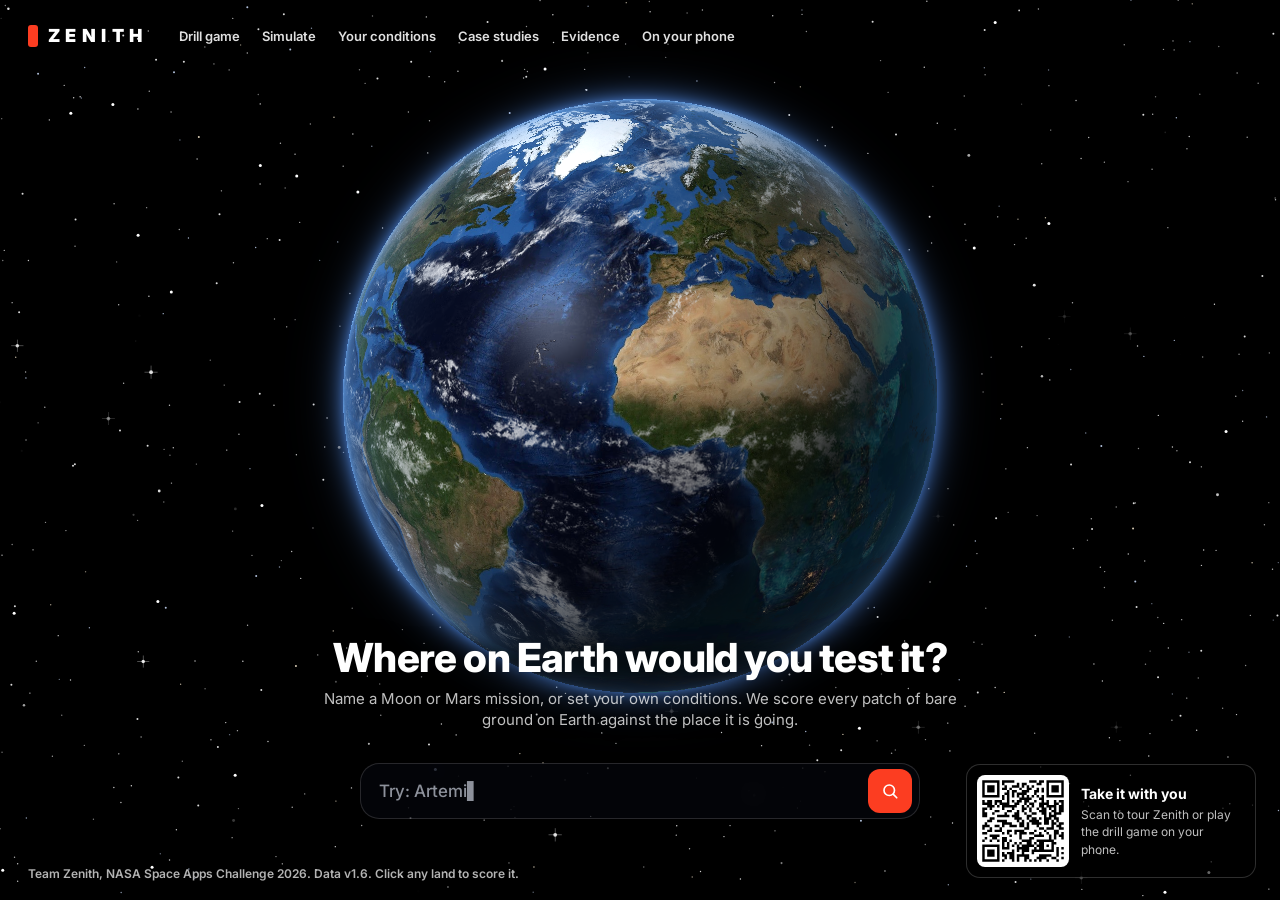
==== zenith-app/index.html @ bbe91fd3 "Zenith, NASA Space Apps 2026: public snapshot at submission Snapshot of savanakshitij/zenith-analog-" ====
<!doctype html>
<html lang="en" data-look="night" data-font="inter">
<head>
  <meta charset="utf-8">
  <meta name="viewport" content="width=device-width, initial-scale=1">
  <meta name="theme-color" content="#000000">
  <title>Zenith: where on Earth to test a Moon or Mars mission</title>
  <meta name="description" content="Describe a Moon or Mars mission. Zenith scores every patch of bare ground on Earth against it and shows where to test it. NASA Space Apps 2026, Team Zenith.">
  <link rel="preconnect" href="https://fonts.googleapis.com">
  <link href="https://fonts.googleapis.com/css2?family=Public+Sans:wght@400;500;600;700;800;900&family=Inter:wght@400;500;600;700;800;900&family=Barlow:wght@400;500;600;700&family=Barlow+Condensed:wght@600;700;800&family=Chakra+Petch:wght@400;500;600;700&family=Exo+2:wght@400;500;600;700;800&family=Orbitron:wght@500;700;800;900&display=swap" rel="stylesheet">
  <link rel="stylesheet" href="css/fonts.css">
  <link rel="stylesheet" href="css/app.css">
  <link rel="stylesheet" href="css/sonify.css">
</head>
<body class="is-home">
  <canvas id="stars" aria-hidden="true"></canvas>
  <canvas id="earth" aria-hidden="true"></canvas>
  <canvas id="globe" aria-label="Globe of Earth. Click any land to score it."></canvas>

  <!-- Flight title card (no letterbox bars: they covered the nav and the result panel) -->
  <p class="cine-card" aria-hidden="true"><span id="cEyebrow"></span><b id="cName"></b><span id="cCoord"></span></p>

  <header class="top">
    <a class="brand" href="./" aria-label="Zenith home"><i aria-hidden="true"></i>ZENITH</a>
    <nav class="nav" aria-label="More">
      <a class="navlink" href="game/index.html">Drill game</a>
      <button data-sheet="simulate">Simulate</button>
      <button data-sheet="conditions">Your conditions</button>
      <button data-sheet="cases">Case studies</button>
      <button data-sheet="evidence">Evidence</button>
      <button data-sheet="phone" id="phoneBtn" hidden>On your phone</button>
    </nav>
  </header>

  <aside class="qrhome" id="qrHome" hidden><div id="qrHomeCode"></div><p><b>Take it with you</b>Scan to tour Zenith or play the drill game on your phone.</p></aside>
  <div class="hero">
    <h1>Where on Earth would you test it?</h1>
    <p>Name a Moon or Mars mission, or set your own conditions. We score every patch of bare ground on Earth against the place it is going.</p>
  </div>
  <p class="foot">Team Zenith, NASA Space Apps Challenge 2026. Data v1.6. Click any land to score it.</p>

  <form id="search" class="search" role="search" autocomplete="off">
    <label for="q" class="sr">Search a mission</label>
    <input id="q" type="search" placeholder="A Moon or Mars mission, in your own words" aria-controls="suggest">
    <button type="submit" aria-label="Search">
      <svg viewBox="0 0 24 24" width="18" height="18" aria-hidden="true"><circle cx="11" cy="11" r="7" fill="none" stroke="currentColor" stroke-width="2.2"/><path d="M16.5 16.5 21 21" stroke="currentColor" stroke-width="2.2" stroke-linecap="round"/></svg>
    </button>
    <ul id="suggest" class="suggest" role="listbox" hidden></ul>
  </form>

  <div id="tools" class="tools" hidden>
    <button id="heatBtn" aria-pressed="false" title="Colour every scored cell by its match (H)">Score layer</button>
    <button id="flagBtn" aria-pressed="false" title="Show the analog sites agencies already use">Known sites</button>
    <div id="legend" class="legend" hidden></div>
  </div>
  <div id="toast" class="toast" role="status" hidden></div>

  <section id="result" class="result" hidden aria-live="polite">
    <header class="r-head">
      <div class="r-title">
        <p id="rTarget" class="r-target"></p>
        <h1 id="rName"></h1>
        <p id="rWhere" class="r-where"></p>
      </div>
      <div class="r-score"><span id="rPct">0.00</span><small>match score</small><small id="rSub" class="sub"></small></div>
    </header>
    <div class="r-nav">
      <button id="prev" class="step" aria-label="Previous site">‹</button>
      <span id="rRank"></span>
      <button id="next" class="step" aria-label="Next site">›</button>
      <span id="rBadges" class="r-badges"></span>
    </div>
    <div id="slideBar" class="slide-bar"></div>
    <div id="panel" class="deck" tabindex="0" aria-label="Fact cards: swipe a card away to see the next, or use the arrow keys"></div>
  </section>

  <div id="sheet" class="sheet" hidden><div class="sheet-in"><button id="sheetClose" class="x" aria-label="Close">×</button><div id="sheetBody"></div></div></div>

  <script src="js/vendor/d3.min.js"></script>
  <script src="js/vendor/topojson-client.min.js"></script>
  <script src="js/vendor/countries-110m.js"></script>
  <script src="js/earth-textures.js"></script>
  <script src="data/engine-data.js"></script>
  <script src="data/extras.js"></script>
  <script src="data/missions.js"></script>
  <script src="js/zenith-engine.js"></script>
  <script src="js/coverage.js"></script>
  <script src="js/bridge.js"></script>
  <script src="js/images.js"></script>
  <script src="js/mission.js"></script>
  <script src="js/features.js"></script>
  <script src="js/globe.js"></script>
  <script src="js/vendor/three.min.js"></script>
  <script src="js/vendor/qrcode.js"></script>
  <script src="js/ground.js"></script>
  <script src="js/sonify-core.js"></script>
  <script src="js/sonify.js"></script>
  <script src="js/app.js"></script>
  <script src="js/simulate.js"></script>
  <script src="js/design.js"></script>
</body>
</html>
---- zenith-app/css/fonts.css ----
/* DejaVu Sans Mono, Book and Bold, subset to Latin, digits and the symbols Zenith uses.
   DejaVu fonts licence (Bitstream Vera licence + public-domain changes): free to use, embed and redistribute.
   https://dejavu-fonts.github.io/License.html */
@font-face { font-family: "DejaVu Sans Mono"; font-style: normal; font-weight: 400; font-display: swap;
  src: local("DejaVu Sans Mono"), url([data-uri]) format("woff2"); }
@font-face { font-family: "DejaVu Sans Mono"; font-style: normal; font-weight: 700; font-display: swap;
  src: local("DejaVu Sans Mono Bold"), local("DejaVuSansMono-Bold"), url([data-uri]) format("woff2"); }
---- zenith-app/css/app.css ----
/* Zenith — black space, white panels, red and blue (NASA-inspired palette; no NASA insignia used).
   Type: Public Sans (the US federal web design system face), heavy weights for headings, tabular numbers for data. */
:root {
  --sky: #000000;
  --ink: #111111;
  --muted: #5c5f66;
  --line: rgba(0, 0, 0, .12);
  --surface: #ffffff;
  --accent: #fc3d21;
  --blue: #0b3d91;
  --good: #0b3d91;
  --ease-out: cubic-bezier(.22, 1, .36, 1);
  --ease-in-out: cubic-bezier(.65, 0, .35, 1);
  --font: "Public Sans", system-ui, -apple-system, "Segoe UI", sans-serif;
  /* panel look (Classic). The other looks and the Design controls change these. */
  --panel-rgb: 255, 255, 255;
  --panel-alpha: 1;
  --panel-blur: 0px;
  --panel-sat: 100%;
  --panel-dim: 1;
  --panel-border: transparent;
  --panel-shadow: none;
  --panel-scheme: light;
  --radius: 20px;
  --fill: #eef4fa;
  --track: #e3edf6;
  --soft: #f1f6fb;
  --col: #c7d8e8;
  --warn-bg: #fbeceb;
  --ctl-bg: #ffffff;
  --data: var(--blue);
  --sel: var(--blue);
  --num-font: var(--font);
  --head-font: var(--font);
  /* globe overlay colours (read by js/globe.js) */
  --reticle-rgb: 255, 255, 255;
  --label-bg: var(--accent);
  --label-ink: #ffffff;
  --dot-bg: var(--accent);
  --card-bg: #ffffff; --card-solid: #ffffff; --card-line: var(--line); --card-blur: 0px;
  --card-shadow: 0 10px 24px -16px rgba(10, 27, 46, .45);
  --sel-ink: #ffffff;
}
* { box-sizing: border-box; }
[hidden] { display: none !important; }
html, body { margin: 0; height: 100%; }
body { background: var(--sky); color: var(--ink); font: 15px/1.45 var(--font); overflow: hidden; -webkit-font-smoothing: antialiased; }
button { font: inherit; color: inherit; }
.sr { position: absolute; left: -9999px; }

canvas#stars, canvas#earth, canvas#globe { position: fixed; inset: 0; width: 100vw; height: 100vh; }
canvas#globe { cursor: grab; touch-action: none; }
canvas#globe:active { cursor: grabbing; }

.brand { position: fixed; top: 22px; left: 28px; z-index: 5; display: flex; align-items: center; gap: 10px; font-weight: 900; font-size: 18px; letter-spacing: .3em; color: #fff; text-decoration: none; }
.brand i { width: 10px; height: 22px; background: var(--accent); display: block; }
.foot { position: fixed; z-index: 4; left: 28px; bottom: 18px; margin: 0; color: rgba(255,255,255,.7); font-size: 12px; font-weight: 600; }
.foot b { color: #fff; }

/* ---------- search ---------- */
.search {
  position: fixed; z-index: 11; left: 50%; bottom: 9vh; width: min(560px, calc(100vw - 32px));
  transform: translateX(-50%);
  display: flex; align-items: center; background: var(--surface); border: 1px solid var(--line); border-radius: 10px;
  box-shadow: 0 1px 2px rgba(10, 27, 46, .08), 0 8px 24px -12px rgba(10, 27, 46, .25);
  transition: left 600ms var(--ease-in-out), bottom 600ms var(--ease-in-out), width 600ms var(--ease-in-out), transform 600ms var(--ease-in-out);
}
.search input { flex: 1; min-width: 0; border: 0; outline: none; background: transparent; padding: 17px 18px; font: 500 17px var(--font); color: var(--ink); }
.search input::placeholder { color: var(--muted); }
.search input::-webkit-search-cancel-button { display: none; }
.search button[type=submit] { border: 0; background: var(--ink); color: #fff; width: 44px; height: 44px; margin: 0 7px; border-radius: 8px; display: grid; place-items: center; cursor: pointer; transition: transform 120ms var(--ease-out), background-color 150ms; }
.search button[type=submit]:hover { background: var(--accent); }
.search button:active { transform: scale(.96); }
.search:focus-within { border-color: rgba(10, 27, 46, .35); }

.suggest { position: absolute; left: -1px; right: -1px; bottom: calc(100% + 8px); margin: 0; padding: 6px; list-style: none; background: var(--surface); border: 1px solid var(--line); border-radius: 10px; box-shadow: 0 8px 24px -12px rgba(10, 27, 46, .3); transform-origin: bottom center; animation: pop 180ms var(--ease-out); }
.is-result .suggest { bottom: auto; top: calc(100% + 8px); transform-origin: top center; }
.suggest li button { width: 100%; display: flex; gap: 12px; align-items: baseline; text-align: left; border: 0; background: none; padding: 10px 12px; border-radius: 6px; cursor: pointer; font-size: 15px; }
.suggest li button:hover, .suggest li button[aria-selected=true] { background: var(--fill); }
.suggest .body { width: 40px; flex: none; font-size: 11px; font-weight: 800; color: var(--muted); }
@keyframes pop { from { opacity: 0; transform: scale(.97) translateY(4px); } }

/* results state: search moves to the top left */
.is-result .search { left: 28px; bottom: calc(100vh - 66px - 50px); width: min(420px, calc(100vw - 600px)); transform: none; }
.is-result .search input { padding: 12px 14px; font-size: 15px; }
.is-result .search button[type=submit] { width: 36px; height: 36px; }

/* ---------- result panel ---------- */
.result {
  position: fixed; z-index: 5; top: 16px; right: 16px; bottom: 16px; width: min(540px, calc(100vw - 32px));
  background: var(--surface); border: 1px solid var(--line); border-radius: 12px;
  box-shadow: 0 1px 2px rgba(10, 27, 46, .06), 0 16px 40px -24px rgba(10, 27, 46, .35);
  display: flex; flex-direction: column; overflow: hidden;
  animation: slideIn 420ms var(--ease-out) both;
}
@keyframes slideIn { from { opacity: 0; transform: translateX(28px); } }
.r-head { display: flex; justify-content: space-between; gap: 16px; padding: 26px 28px 14px; }
.r-target { margin: 0 0 6px; font-size: 13px; font-weight: 700; color: var(--accent); }
.r-head h1 { margin: 0; font-size: 30px; line-height: 1.08; font-weight: 900; letter-spacing: -.02em; }
.r-where { margin: 6px 0 0; color: var(--muted); font-size: 13px; font-variant-numeric: tabular-nums; }
.r-score { text-align: right; flex: none; line-height: 1; }
.r-score span { font-size: 64px; font-weight: 900; letter-spacing: -.04em; font-variant-numeric: tabular-nums; }
.r-score small { display: block; margin-top: 6px; font-size: 13px; font-weight: 600; color: var(--muted); }

.r-nav { display: flex; align-items: center; gap: 8px; padding: 0 28px 14px; font-size: 13px; color: var(--muted); font-variant-numeric: tabular-nums; }
.step { width: 30px; height: 30px; border-radius: 8px; border: 1px solid var(--line); background: var(--surface); font-size: 18px; line-height: 1; cursor: pointer; transition: transform 120ms var(--ease-out), border-color 150ms; }
.step:hover { border-color: var(--ink); }
.step:active { transform: scale(.94); }
.step:disabled { opacity: .35; cursor: default; }
.r-badges { margin-left: auto; display: flex; gap: 6px; }
.tag { font-size: 12px; font-weight: 700; padding: 4px 8px; border-radius: 6px; background: var(--fill); color: var(--ink); }
.tag.gem { background: var(--ink); color: #fff; }
.tag.warn { background: var(--warn-bg); color: var(--accent); }

.tabs { display: flex; gap: 2px; padding: 0 20px; border-bottom: 1px solid var(--line); overflow-x: auto; scrollbar-width: none; }
.tabs::-webkit-scrollbar { display: none; }
.tabs button { position: relative; flex: none; border: 0; background: none; padding: 12px 9px 13px; font-size: 14px; font-weight: 600; color: var(--muted); cursor: pointer; transition: color 150ms; }
.tabs button:hover { color: var(--ink); }
.tabs button[aria-selected=true] { color: var(--ink); }
.tabs button::after { content: ""; position: absolute; left: 9px; right: 9px; bottom: -1px; height: 3px; background: var(--accent); transform: scaleX(0); transition: transform 220ms var(--ease-out); }
.tabs button[aria-selected=true]::after { transform: scaleX(1); }
.tabs .count { font-size: 11px; color: var(--muted); margin-left: 4px; font-variant-numeric: tabular-nums; }

.tab-panel { flex: 1; overflow-y: auto; padding: 22px 28px 32px; }
.tab-panel > * { animation: rise 320ms var(--ease-out) both; }
.tab-panel > *:nth-child(2) { animation-delay: 40ms; }
.tab-panel > *:nth-child(3) { animation-delay: 80ms; }
.tab-panel > *:nth-child(4) { animation-delay: 120ms; }
@keyframes rise { from { opacity: 0; transform: translateY(6px); } }
.sec { margin: 0 0 22px; }
.sec h2 { margin: 0 0 12px; font-size: 13px; font-weight: 800; color: var(--muted); }
.note { color: var(--muted); font-size: 12px; margin: 10px 0 0; }

/* photos */
.pair { display: grid; grid-template-columns: 1fr 1fr; gap: 8px; }
.pair figure { margin: 0; }
.pair .ph { aspect-ratio: 4 / 3; border-radius: 8px; overflow: hidden; background: var(--track); display: grid; place-items: center; color: var(--muted); font-size: 12px; }
.pair img { width: 100%; height: 100%; object-fit: cover; display: block; }
.pair figcaption { font-size: 12px; font-weight: 700; margin-top: 6px; }
.pair figcaption span { display: block; font-weight: 400; color: var(--muted); }

/* bars */
.bars { display: grid; gap: 12px; }
.bar { display: grid; grid-template-columns: 150px 1fr 44px; gap: 12px; align-items: center; font-size: 14px; }
.bar .track { display: block; height: 6px; border-radius: 3px; background: var(--track); overflow: hidden; }
.bar .fill { display: block; height: 100%; width: 100%; background: var(--ink); transform-origin: left; transform: scaleX(0); transition: transform 700ms var(--ease-out); }
.bar .v { text-align: right; font-weight: 700; font-variant-numeric: tabular-nums; }

/* plan editor */
.plan-row { display: flex; flex-wrap: wrap; gap: 6px; }
.chip { border: 1px solid var(--line); background: var(--surface); border-radius: 6px; padding: 7px 10px; font-size: 13px; font-weight: 600; color: var(--muted); cursor: pointer; transition: transform 120ms var(--ease-out), background-color 150ms, color 150ms, border-color 150ms; }
.chip:hover { border-color: var(--ink); color: var(--ink); }
.chip:active { transform: scale(.97); }
.chip[aria-pressed=true] { background: var(--ink); border-color: var(--ink); color: #fff; }
select.target { border: 1px solid var(--line); border-radius: 6px; padding: 7px 10px; font: 600 14px var(--font); color: var(--ink); background: var(--surface); margin-bottom: 8px; }

/* compare rows */
.rows { display: grid; }
.row { display: grid; grid-template-columns: 1.3fr 1fr 1fr 56px; gap: 10px; align-items: center; padding: 11px 0; border-top: 1px solid var(--line); font-size: 14px; font-variant-numeric: tabular-nums; }
.row.head { border-top: 0; padding-top: 0; font-size: 12px; font-weight: 700; color: var(--muted); }
.row .lbl { font-weight: 600; }
.row .meter { height: 6px; border-radius: 3px; background: var(--track); overflow: hidden; }
.row .meter i { display: block; height: 100%; background: var(--ink); }
.row.bad .meter i { background: var(--accent); }
.row .st { display: block; font-size: 11px; color: var(--muted); }
.never { display: grid; grid-template-columns: 1.3fr 1fr 1fr; gap: 10px; padding: 11px 0; border-top: 1px solid var(--line); font-size: 14px; font-variant-numeric: tabular-nums; }
.never .lbl { font-weight: 700; color: var(--accent); }
.never .e { color: var(--muted); }

/* season */
.months { display: grid; grid-template-columns: repeat(12, 1fr); gap: 5px; align-items: end; height: 130px; }
.mo { display: flex; flex-direction: column; justify-content: flex-end; align-items: center; height: 100%; gap: 6px; font-size: 11px; color: var(--muted); font-variant-numeric: tabular-nums; }
.mo .col { width: 100%; border-radius: 3px; background: var(--col); transform-origin: bottom; animation: grow 600ms var(--ease-out) both; }
.mo.best .col { background: var(--ink); }
.mo.best { color: var(--ink); font-weight: 800; }
.mo.dark .col { background: var(--track); }
@keyframes grow { from { transform: scaleY(0); } }
.big-line { font-size: 26px; font-weight: 900; letter-spacing: -.01em; margin: 0 0 16px; }

/* what-if */
.seg { display: grid; grid-template-columns: repeat(5, 1fr); border: 1px solid var(--line); border-radius: 8px; overflow: hidden; }
.seg button { border: 0; border-left: 1px solid var(--line); background: var(--surface); padding: 10px 0; font-size: 13px; font-weight: 700; cursor: pointer; font-variant-numeric: tabular-nums; transition: background-color 150ms, color 150ms; }
.seg button:first-child { border-left: 0; }
.seg button[aria-pressed=true] { background: var(--ink); color: #fff; }
.seg-ends { display: flex; justify-content: space-between; font-size: 12px; color: var(--muted); margin-top: 6px; }
.readout { display: flex; align-items: baseline; gap: 10px; margin: 22px 0 6px; }
.readout b { font-size: 48px; font-weight: 900; letter-spacing: -.03em; font-variant-numeric: tabular-nums; }
.verdict { font-weight: 700; }
.verdict.down { color: var(--accent); }

/* lists */
.list { display: grid; }
.item { display: grid; grid-template-columns: 52px 1fr; gap: 12px; padding: 13px 0; border-top: 1px solid var(--line); }
.item:first-child { border-top: 0; padding-top: 0; }
.sev { font-size: 11px; font-weight: 800; padding-top: 2px; color: var(--muted); }
.sev.high { color: var(--accent); }
.item b { display: block; font-size: 14px; }
.item p { margin: 2px 0 0; font-size: 14px; color: var(--muted); }
a.link { display: block; padding: 13px 0; border-top: 1px solid var(--line); color: var(--ink); text-decoration: none; }
a.link:first-child { border-top: 0; padding-top: 0; }
a.link b { font-size: 14px; }
a.link b::after { content: " ↗"; color: var(--muted); font-weight: 400; }
a.link:hover b { color: var(--accent); }
a.link span { display: block; font-size: 13px; color: var(--muted); margin-top: 2px; }
.empty { padding: 18px; border-radius: 8px; background: var(--soft); font-size: 14px; }
.empty b { display: block; font-size: 16px; margin-bottom: 4px; }
.fit { width: 100%; display: flex; justify-content: space-between; gap: 12px; align-items: center; text-align: left; border: 0; border-top: 1px solid var(--line); background: none; padding: 13px 0; cursor: pointer; }
.fit:first-child { border-top: 0; }
.fit b { display: block; font-size: 14px; }
.fit span { font-size: 13px; color: var(--muted); }
.fit .go { flex: none; font-size: 13px; font-weight: 700; color: var(--accent); transition: transform 150ms var(--ease-out); }
.fit:hover .go { transform: translateX(3px); }
.kv { display: grid; grid-template-columns: 1fr 1fr; column-gap: 20px; }
.kv div { display: flex; justify-content: space-between; padding: 9px 0; border-top: 1px solid var(--line); font-size: 14px; font-variant-numeric: tabular-nums; }
.kv span:first-child { color: var(--muted); }
.kv span:last-child { font-weight: 700; }

@media (prefers-reduced-motion: reduce) {
  *, *::before, *::after { animation: none !important; transition: none !important; }
  .bar .fill { transform: none; }
}

@media (max-width: 900px) {
  body { overflow: auto; }
  canvas#stars, canvas#earth, canvas#globe { height: 52vh; }
  .is-home canvas#stars, .is-home canvas#earth, .is-home canvas#globe { height: 100vh; }
  .search { bottom: 6vh; }
  .is-result .search { position: absolute; left: 16px; right: 16px; top: 56px; bottom: auto; width: auto; }
  .result { position: relative; top: auto; right: auto; bottom: auto; width: auto; margin: 50vh 0 0; border-radius: 12px 12px 0 0; min-height: 50vh; overflow: visible; }
  .tab-panel { overflow: visible; }
  .r-head { padding: 22px 18px 12px; }
  .r-head h1 { font-size: 24px; }
  .r-score span { font-size: 48px; }
  .r-nav, .tab-panel { padding-left: 18px; padding-right: 18px; }
  .tabs { padding: 0 8px; }
  .bar { grid-template-columns: 120px 1fr 40px; }
  .row { grid-template-columns: 1.2fr 1fr 1fr 40px; font-size: 13px; }
  .brand { top: 18px; left: 18px; }
}
.pair .ph { position: relative; }
.pair .ph img { position: absolute; inset: 0; }

/* tabs as a 4 × 2 grid of action buttons, so all eight are visible at once */
.tabs { display: grid; grid-template-columns: repeat(4, 1fr); gap: 6px; padding: 0 28px 16px; overflow: visible; }
.tabs button { padding: 9px 4px; border: 1px solid var(--line); border-radius: 6px; font-size: 13px; transition: background-color 150ms, color 150ms, border-color 150ms, transform 120ms var(--ease-out); }
.tabs button:hover { border-color: var(--ink); }
.tabs button:active { transform: scale(.97); }
.tabs button[aria-selected=true] { background: var(--ink); border-color: var(--ink); color: #fff; }
.tabs button[aria-selected=true] .count { color: rgba(255,255,255,.7); }
.tabs button::after { display: none; }
.tab-panel { border-top: 1px solid var(--line); }
@media (max-width: 900px) { .tabs { padding: 0 18px 14px; } }

/* NASA-style pass: blue for data and selection, red for the signal, uppercase labels */
.bar .fill, .row .meter i, .mo.best .col { background: var(--blue); }
.tabs button[aria-selected=true], .chip[aria-pressed=true], .seg button[aria-pressed=true] { background: var(--blue); border-color: var(--blue); }
.search button[type=submit] { background: var(--accent); }
.search button[type=submit]:hover { background: var(--blue); }
.r-target { font-size: 12px; font-weight: 800; }
.r-head h1 { letter-spacing: -.01em; }
.r-score span { color: var(--blue); }
.sec h2 { font-size: 12px; color: var(--ink); }
.tag.gem { background: var(--accent); }
.search { border-color: transparent; box-shadow: none; }
.suggest { box-shadow: 0 12px 32px rgba(0,0,0,.5); }
a.link:hover b, .fit .go { color: var(--accent); }
.result { border: 0; box-shadow: none; border-radius: 4px; }
.search, .suggest, .chip, .tabs button, .seg, .step, select.target { border-radius: 4px; }
@media (max-width: 900px) { .foot { position: static; padding: 18px; background: #000; } }

/* round pass: softer corners on every box */
.search, .suggest { border-radius: 16px; }
.search button[type=submit] { border-radius: 12px; }
.result { border-radius: 20px; }
.chip, .tabs button, .step, select.target, .seg { border-radius: 12px; }
.tag { border-radius: 999px; padding: 4px 10px; }
.pair .ph, .empty { border-radius: 14px; }
.suggest li button { border-radius: 10px; }
.bar .track, .row .meter { border-radius: 99px; }
.bar .fill { border-radius: 99px; }
.brand i { border-radius: 3px; }
@media (max-width: 900px) { .result { border-radius: 20px 20px 0 0; } }

/* ---------- cinematic flight: letterbox bars and a location title card ---------- */
.is-flying .foot { opacity: 0; }
.cine-card { position: fixed; z-index: 3; text-shadow: 0 1px 8px rgba(0, 0, 0, .85), 0 0 2px rgba(0, 0, 0, .9); left: 28px; bottom: 18px; margin: 0; max-width: calc(100vw - 56px); display: grid; gap: 4px; color: #fff; pointer-events: none; opacity: 0; transition: opacity 500ms; }
.card-in .cine-card { opacity: 1; transition: opacity 200ms; }
.cine-card span { font-size: 11px; font-weight: 700; letter-spacing: .22em; text-transform: uppercase; color: rgba(255, 255, 255, .7); font-variant-numeric: tabular-nums; }
.cine-card #cEyebrow { color: var(--accent); }
.cine-card b { font-size: clamp(22px, 3.2vw, 34px); font-weight: 900; letter-spacing: .14em; line-height: 1; text-transform: uppercase; }
.no-film .cine-card { display: none; }
.result.await { visibility: hidden; }

/* ---------- panels read their look from the tokens (see-through, blur, corners) ---------- */
.result {
  background: rgba(var(--panel-rgb), var(--panel-alpha));
  -webkit-backdrop-filter: blur(var(--panel-blur)) saturate(var(--panel-sat)) brightness(var(--panel-dim));
  backdrop-filter: blur(var(--panel-blur)) saturate(var(--panel-sat)) brightness(var(--panel-dim));
  border: 1px solid var(--panel-border); box-shadow: var(--panel-shadow); border-radius: var(--radius);
  color: var(--ink); color-scheme: var(--panel-scheme);
}
.search, .suggest {
  background: rgba(var(--panel-rgb), calc(var(--panel-alpha) + .2));
  -webkit-backdrop-filter: blur(calc(var(--panel-blur) + 6px)) saturate(var(--panel-sat)) brightness(var(--panel-dim));
  backdrop-filter: blur(calc(var(--panel-blur) + 6px)) saturate(var(--panel-sat)) brightness(var(--panel-dim));
  border: 1px solid var(--panel-border); color: var(--ink); color-scheme: var(--panel-scheme);
}
.search, .suggest { border-radius: calc(var(--radius) * .8); }
.step, .chip, select.target, .seg button { background: var(--ctl-bg); }
.bar .fill, .row .meter i, .mo.best .col { background: var(--data); }
.tabs button[aria-selected=true], .chip[aria-pressed=true], .seg button[aria-pressed=true] { background: var(--sel); border-color: var(--sel); color: var(--sel-ink); }
.r-score span { color: var(--data); }
.r-score span, .readout b, .bar .v, .row, .never, .kv, .mo { font-family: var(--num-font); }
.r-head h1, .big-line, .cine-card b, .r-target, .sec h2, .tabs button { font-family: var(--head-font); }
.chip, .tabs button, .step, select.target, .seg { border-radius: calc(var(--radius) * .6); }
.pair .ph, .empty { border-radius: calc(var(--radius) * .7); }
@media (max-width: 900px) { .result { border-radius: var(--radius) var(--radius) 0 0; } }

/* Frost: light frosted glass */
:root[data-look="frost"] {
  --panel-rgb: 246, 249, 253; --panel-alpha: .62; --panel-blur: 22px; --panel-sat: 170%;
  --panel-border: rgba(255, 255, 255, .55);
  --panel-shadow: 0 30px 80px -30px rgba(0, 0, 0, .7), inset 0 1px 0 rgba(255, 255, 255, .7);
  --radius: 24px; --muted: #4a5160; --line: rgba(10, 27, 46, .12);
  --fill: rgba(11, 61, 145, .08); --track: rgba(11, 61, 145, .12); --soft: rgba(255, 255, 255, .45);
  --col: rgba(11, 61, 145, .22); --warn-bg: rgba(252, 61, 33, .12); --ctl-bg: rgba(255, 255, 255, .5);
  --card-bg: rgba(255, 255, 255, .5); --card-solid: rgba(246, 249, 253, .96); --card-blur: 10px;
}

/* Night glass (default): very see-through smoked glass with light text. Earth shows through,
   lightly blurred and dimmed (--panel-dim) so the text stays readable even over ice and cloud. */
:root[data-look="night"] {
  --panel-rgb: 9, 13, 24; --panel-alpha: .16; --panel-blur: 7px; --panel-sat: 150%; --panel-dim: .82;
  --panel-border: rgba(255, 255, 255, .14);
  --panel-shadow: 0 30px 80px -30px rgba(0, 0, 0, .9), inset 0 1px 0 rgba(255, 255, 255, .08);
  --panel-scheme: dark; --radius: 24px;
  --ink: #f2f5fa; --muted: rgba(226, 233, 245, .62); --line: rgba(255, 255, 255, .12);
  --fill: rgba(255, 255, 255, .08); --track: rgba(255, 255, 255, .12); --soft: rgba(255, 255, 255, .06);
  --col: rgba(255, 255, 255, .22); --warn-bg: rgba(252, 61, 33, .18); --ctl-bg: rgba(255, 255, 255, .06);
  --data: #6ea0ff; --sel: #2f6bff;
  --card-bg: rgba(160, 185, 255, .07); --card-solid: rgba(17, 23, 40, .94); --card-line: rgba(255, 255, 255, .16); --card-blur: 14px;
  --card-shadow: 0 14px 30px -18px rgba(0, 0, 0, .8);
}
:root[data-look="night"] .result { text-shadow: 0 1px 2px rgba(0, 0, 0, .4); }

/* Hologram: a see-through pane of NASA-blue glass (#0b3d91) with white type and data marks.
   Corner brackets, scanlines, a light sweep, and a projector flicker when it appears.
   Text is plain: no colour fringing, only a soft glow on the big numbers. */
:root[data-look="hud"] {
  --panel-rgb: 11, 61, 145; --panel-alpha: .58; --panel-blur: 10px; --panel-sat: 130%;
  --panel-border: rgba(255, 255, 255, .3);
  --panel-shadow: inset 0 0 44px rgba(4, 22, 58, .55), 0 0 32px rgba(11, 61, 145, .6);
  --panel-scheme: dark; --radius: 6px;
  --ink: #ffffff; --muted: rgba(222, 232, 250, .76); --line: rgba(255, 255, 255, .17);
  --fill: rgba(255, 255, 255, .1); --track: rgba(255, 255, 255, .17); --soft: rgba(255, 255, 255, .07);
  --col: rgba(255, 255, 255, .3); --warn-bg: rgba(252, 61, 33, .2); --ctl-bg: rgba(255, 255, 255, .06);
  --data: #ffffff; --sel: #ffffff; --sel-ink: #0b3d91;
  --reticle-rgb: 255, 255, 255; --label-bg: #0b3d91; --label-ink: #ffffff;
  --holo-glow: 0 0 18px rgba(120, 160, 255, .55);
  --card-bg: rgba(255, 255, 255, .07); --card-solid: rgba(10, 46, 112, .96); --card-line: rgba(255, 255, 255, .22); --card-blur: 10px;
  --card-shadow: 0 14px 30px -18px rgba(0, 10, 40, .8);
}
:root[data-look="hud"] .r-score span, :root[data-look="hud"] .readout b { text-shadow: var(--holo-glow); }
:root[data-look="hud"] .bar .fill, :root[data-look="hud"] .row .meter i { box-shadow: 0 0 10px rgba(120, 160, 255, .6); }
:root[data-look="hud"] .search { box-shadow: 0 0 24px rgba(11, 61, 145, .55); }
/* red reads poorly as small text on blue: lighten it there, and make the warning tag solid */
:root[data-look="hud"] .r-target, :root[data-look="hud"] .never .lbl, :root[data-look="hud"] .verdict.down,
:root[data-look="hud"] .sev.high, :root[data-look="hud"] .fit .go { color: color-mix(in srgb, var(--accent) 62%, #fff); }
:root[data-look="hud"] .tag.warn { background: var(--accent); color: #fff; }
:root[data-look="hud"] .result { animation-name: holo-in; animation-duration: 900ms; animation-timing-function: linear; }
@keyframes holo-in {
  0% { opacity: 0; transform: scaleY(.04); }
  16% { opacity: .9; transform: scaleY(1); }
  24% { opacity: .3; }
  32% { opacity: .95; }
  40% { opacity: .5; }
  55%, 100% { opacity: 1; transform: none; }
}
:root[data-look="hud"] .result::before,
:root[data-look="hud"] .result::after { content: ""; position: absolute; pointer-events: none; }
/* corner brackets and scanlines, with a faint flicker */
:root[data-look="hud"] .result::before {
  inset: 6px;
  background:
    linear-gradient(var(--data), var(--data)) top left / 18px 2px no-repeat,
    linear-gradient(var(--data), var(--data)) top left / 2px 18px no-repeat,
    linear-gradient(var(--data), var(--data)) top right / 18px 2px no-repeat,
    linear-gradient(var(--data), var(--data)) top right / 2px 18px no-repeat,
    linear-gradient(var(--data), var(--data)) bottom left / 18px 2px no-repeat,
    linear-gradient(var(--data), var(--data)) bottom left / 2px 18px no-repeat,
    linear-gradient(var(--data), var(--data)) bottom right / 18px 2px no-repeat,
    linear-gradient(var(--data), var(--data)) bottom right / 2px 18px no-repeat,
    repeating-linear-gradient(0deg, rgba(255, 255, 255, .035) 0 1px, transparent 1px 3px);
  animation: holo-flicker 4s steps(1) infinite;
}
@keyframes holo-flicker { 0%, 100% { opacity: 1; } 47% { opacity: .75; } 49% { opacity: 1; } 83% { opacity: .85; } 84% { opacity: 1; } }
/* a band of light that sweeps across every few seconds */
:root[data-look="hud"] .result::after {
  top: 0; bottom: 0; left: 0; width: 60%;
  background: linear-gradient(100deg, transparent 0%, rgba(170, 196, 255, .1) 45%, rgba(255, 255, 255, .05) 50%, transparent 60%);
  transform: translateX(-120%); animation: holo-sweep 7s var(--ease-in-out) 1.2s infinite;
}
@keyframes holo-sweep { 0% { transform: translateX(-120%); } 35%, 100% { transform: translateX(260%); } }

/* ---------- fonts: text / headings / numbers ---------- */
:root[data-font="original"] { --font: "Public Sans", system-ui, -apple-system, "Segoe UI", sans-serif; --head-font: var(--font); --num-font: var(--font); }
:root[data-font="inter"] { --font: "Inter", system-ui, -apple-system, "Segoe UI", sans-serif; --head-font: var(--font); --num-font: var(--font); }
:root[data-font="clean"] { --font: "Inter", system-ui, -apple-system, "Segoe UI", sans-serif; --head-font: var(--font); --num-font: "DejaVu Sans Mono", ui-monospace, Menlo, monospace; }
:root[data-font="mission"] { --font: "Barlow", system-ui, -apple-system, "Segoe UI", sans-serif; --head-font: "Barlow Condensed", "Barlow", sans-serif; --num-font: "Barlow Condensed", "Barlow", sans-serif; }
:root[data-font="scifi"] { --font: "Inter", system-ui, -apple-system, "Segoe UI", sans-serif; --head-font: "Chakra Petch", "Inter", sans-serif; --num-font: "Chakra Petch", "Inter", sans-serif; }
:root[data-font="orbit"] { --font: "Exo 2", system-ui, -apple-system, "Segoe UI", sans-serif; --head-font: "Orbitron", "Exo 2", sans-serif; --num-font: "Orbitron", "Exo 2", sans-serif; }
:root[data-font="orbit"] .r-head h1, :root[data-font="orbit"] .cine-card b { letter-spacing: .02em; }

/* ---------- Design controls ---------- */
.dz-toggle {
  position: fixed; z-index: 7; top: 18px; left: 196px; display: flex; align-items: center; gap: 6px;
  padding: 7px 12px; border-radius: 999px; border: 1px solid rgba(255, 255, 255, .25);
  background: rgba(255, 255, 255, .08); -webkit-backdrop-filter: blur(10px); backdrop-filter: blur(10px);
  color: #fff; font: 600 13px var(--font); cursor: pointer; transition: background-color 150ms, transform 120ms var(--ease-out);
}
.dz-toggle:hover, .dz-toggle[aria-expanded=true] { background: rgba(255, 255, 255, .18); }
.dz-toggle:active { transform: scale(.97); }
.dz {
  position: fixed; z-index: 8; top: 60px; left: 28px; width: min(300px, calc(100vw - 32px)); padding: 16px;
  display: grid; gap: 14px; color: var(--ink); color-scheme: var(--panel-scheme);
  background: rgba(var(--panel-rgb), calc(var(--panel-alpha) + .25));
  -webkit-backdrop-filter: blur(calc(var(--panel-blur) + 8px)) saturate(var(--panel-sat)) brightness(var(--panel-dim));
  backdrop-filter: blur(calc(var(--panel-blur) + 8px)) saturate(var(--panel-sat)) brightness(var(--panel-dim));
  border: 1px solid var(--panel-border); border-radius: calc(var(--radius) * .8);
  box-shadow: 0 20px 50px -20px rgba(0, 0, 0, .6); animation: pop 180ms var(--ease-out);
}
.dz-row { display: grid; gap: 8px; margin: 0; }
.dz-lbl { display: flex; justify-content: space-between; font-size: 11px; font-weight: 800; color: var(--muted); }
.dz-lbl output { color: var(--ink); font-variant-numeric: tabular-nums; letter-spacing: 0; }
.dz-looks { display: grid; grid-template-columns: 1fr 1fr; gap: 6px; }
.dz-fonts { display: grid; grid-template-columns: repeat(3, 1fr); gap: 6px; }
.dz button { font: 600 13px var(--font); color: var(--ink); cursor: pointer; }
.dz-looks button, .dz-fonts button, .dz-foot button { padding: 8px; border: 1px solid var(--line); border-radius: calc(var(--radius) * .5); background: var(--ctl-bg); transition: background-color 150ms, border-color 150ms; }
.dz-looks button:hover, .dz-fonts button:hover, .dz-foot button:hover { border-color: var(--ink); }
.dz-looks button[aria-pressed=true], .dz-fonts button[aria-pressed=true] { background: var(--sel); border-color: var(--sel); color: var(--sel-ink); }
.dz input[type=range] { width: 100%; margin: 0; accent-color: var(--accent); }
.dz-sw { display: flex; gap: 10px; }
.dz-sw button { width: 28px; height: 28px; padding: 0; border-radius: 50%; border: 2px solid var(--line); background: var(--sw); }
.dz-sw button[aria-pressed=true] { outline: 2px solid var(--ink); outline-offset: 2px; }
.dz-check { display: flex; gap: 8px; align-items: center; font-size: 13px; font-weight: 600; }
.dz-check input { accent-color: var(--accent); width: 16px; height: 16px; margin: 0; }
.dz-foot { display: flex; gap: 8px; }
.dz-foot button { flex: 1; }
.dz button:focus-visible, .dz input:focus-visible, .dz-toggle:focus-visible { outline: 2px solid var(--accent); outline-offset: 2px; }
@media (max-width: 900px) { .dz-toggle { top: 14px; left: auto; right: 16px; } .dz { top: 56px; left: auto; right: 16px; } }

/* ---------- typing: text types in with a blinking block cursor ---------- */
.cine-card b, .cine-card span { min-height: 1em; }
.typing .tw::after { content: ""; display: inline-block; width: .5em; height: .95em; margin-left: .08em; vertical-align: -.1em; background: var(--data); animation: caret 600ms steps(1) infinite; }
.cine-card .typing .tw::after, .cine-card.typing .tw::after { background: currentColor; }
:root[data-look="hud"] .typing .tw::after { box-shadow: 0 0 10px rgba(120, 160, 255, .7); }
@keyframes caret { 50% { opacity: 0; } }

/* ---------- fact cards: a stack you swipe through ---------- */
.slide-bar { display: grid; grid-template-columns: 30px minmax(0, 1fr) 30px; align-items: center; gap: 14px; padding: 2px 28px 6px; }
.sl-head { display: flex; justify-content: space-between; align-items: baseline; gap: 8px; margin-bottom: 8px; }
.sl-head b { font-family: var(--head-font); font-size: 15px; font-weight: 700; }
.sl-head span { font-family: var(--num-font); font-size: 12px; color: var(--muted); font-variant-numeric: tabular-nums; }
.sl-dots { display: grid; grid-template-columns: repeat(8, 1fr); gap: 4px; }
.sl-dots button { padding: 5px 0; border: 0; background: none; cursor: pointer; }
.sl-dots button i { display: block; height: 4px; border-radius: 99px; background: var(--track); transition: background-color 200ms, box-shadow 200ms; }
.sl-dots button:hover i { background: var(--col); }
.sl-dots button[aria-current=step] i { background: var(--data); }
:root[data-look="hud"] .sl-dots button[aria-current=step] i { box-shadow: 0 0 10px rgba(120, 160, 255, .65); }
.sl-dots button:focus-visible, .sl-step:focus-visible { outline: 2px solid var(--data); outline-offset: 2px; }
.deck { position: relative; flex: 1; min-height: 0; margin: 10px 18px 30px; outline: none; }
.deck:focus-visible .card.is-top { box-shadow: 0 0 0 2px var(--data), var(--card-shadow); }
.card {
  position: absolute; inset: 0; overflow: hidden; cursor: grab;
  background: var(--card-bg); border: 1px solid var(--card-line); border-radius: calc(var(--radius) * .8); box-shadow: var(--card-shadow);
  -webkit-backdrop-filter: blur(var(--card-blur)); backdrop-filter: blur(var(--card-blur));
  transform-origin: 50% 100%; transition: transform 320ms var(--ease-out), opacity 320ms var(--ease-out), background-color 160ms;
}
.card, .card * { touch-action: pan-y; } /* up and down scrolls the card; sideways is the swipe */
.card-body { height: 100%; overflow-y: auto; padding: 18px 20px 24px; transition: opacity 240ms; }
.card-body > * { animation: rise 320ms var(--ease-out) both; }
.card.is-top { z-index: 3; }
.card.is-next { z-index: 2; transform: translateY(10px) scale(.965); opacity: .7; }
.card.is-third { z-index: 1; transform: translateY(20px) scale(.93); opacity: .4; }
.card.is-hidden { visibility: hidden; opacity: 0; transform: translateY(20px) scale(.93); }
.card.is-next .card-body, .card.is-third .card-body, .card.is-hidden .card-body { opacity: 0; }
/* at rest only the bottom edge of the cards underneath shows, so nothing is seen through the top card;
   during a swipe the next card is shown whole and the moving card turns solid */
.card.is-next, .card.is-third { clip-path: inset(calc(100% - 13px) 0 0 0); }
.deck.swiping .card.is-next { clip-path: none; }
.card.dragging, .card.fly { background: var(--card-solid); }
.card.dragging { transition: background-color 160ms; cursor: grabbing; user-select: none; -webkit-user-select: none; }
.card.fly { transition: transform 300ms cubic-bezier(.5, 0, .9, .6), opacity 300ms ease-in; pointer-events: none; }
.card.hint { animation: card-hint 900ms var(--ease-in-out); }
@keyframes card-hint { 30% { transform: translateX(-16px) rotate(-2.5deg); } 62% { transform: translateX(9px) rotate(1.4deg); } }
@media (max-width: 900px) {
  .slide-bar { padding: 2px 18px 6px; }
  .deck { flex: none; height: min(76vh, 620px); margin: 10px 12px 30px; }
  .card-body { padding: 16px 16px 22px; }
}
/* on phones the panel is in the page flow: keep the hologram sweep inside it */
@media (max-width: 900px) { .result { overflow-x: clip; } }
/* on phones the panel scrolls over the bright day side of the globe: keep it more solid there */
@media (max-width: 900px) { :root[data-look="night"] { --panel-alpha: .62; --panel-blur: 18px; --panel-dim: .6; } }

/* ---------- ground comparison window: Earth and target terrain in 3D ---------- */
.ground {
  position: fixed; z-index: 4; left: 28px; bottom: 74px; width: min(460px, calc(100vw - 640px));
  display: grid; grid-template-rows: auto 1fr auto; gap: 8px; padding: 12px 14px 12px;
  color: var(--ink); color-scheme: var(--panel-scheme);
  background: rgba(var(--panel-rgb), calc(var(--panel-alpha) + .3));
  -webkit-backdrop-filter: blur(calc(var(--panel-blur) + 10px)) saturate(var(--panel-sat)) brightness(var(--panel-dim));
  backdrop-filter: blur(calc(var(--panel-blur) + 10px)) saturate(var(--panel-sat)) brightness(var(--panel-dim));
  border: 1px solid var(--panel-border); border-radius: calc(var(--radius) * .8); box-shadow: var(--panel-shadow);
  transition: opacity 400ms var(--ease-out), transform 400ms var(--ease-out), width 400ms var(--ease-in-out);
  animation: rise 500ms var(--ease-out) both;
}
.ground.big { width: min(800px, calc(100vw - 640px)); }
.is-flying .ground { opacity: 0; transform: translateY(12px); pointer-events: none; }
.g-head { display: flex; align-items: center; justify-content: space-between; gap: 8px; }
.g-title { font-family: var(--head-font); font-size: 12px; font-weight: 800; }
.g-tools { display: flex; gap: 6px; }
.g-btn { width: 28px; height: 26px; border-radius: 8px; border: 1px solid var(--line); background: var(--ctl-bg); color: var(--ink); font: 600 14px/1 var(--font); cursor: pointer; }
.g-btn:hover { border-color: var(--ink); }
.g-btn:focus-visible, .g-pill:focus-visible { outline: 2px solid var(--data); outline-offset: 2px; }
.g-stage { position: relative; height: 250px; border-radius: calc(var(--radius) * .5); overflow: hidden; background: radial-gradient(120% 90% at 50% 30%, rgba(255, 255, 255, .06), transparent 70%); }
.ground.big .g-stage { height: min(420px, 52vh); }
.g-canvas { position: absolute; inset: 0; width: 100%; height: 100%; display: block; cursor: grab; touch-action: pan-y; }
.g-canvas:active { cursor: grabbing; }
.g-lab { position: absolute; top: 8px; width: calc(50% - 16px); display: grid; gap: 2px; pointer-events: none; text-shadow: 0 1px 3px rgba(0, 0, 0, .55); }
.g-lab[data-side="0"] { left: 10px; }
.g-lab[data-side="1"] { left: calc(50% + 6px); }
.stacked .g-lab { width: calc(100% - 20px); }
.stacked .g-lab[data-side="1"] { left: 10px; top: calc(50% + 8px); }
.g-eye { font-size: 10px; font-weight: 800; color: var(--muted); }
.g-lab[data-side="1"] .g-eye { color: color-mix(in srgb, var(--accent) 70%, #fff); }
.g-name { font-family: var(--head-font); font-size: 13px; font-weight: 800; letter-spacing: .02em; overflow: hidden; text-overflow: ellipsis; white-space: nowrap; }
.g-stats { display: flex; flex-wrap: wrap; gap: 0 8px; font-family: var(--num-font); font-size: 10.5px; color: var(--muted); font-variant-numeric: tabular-nums; }
.g-note { margin: 0; font-size: 11px; line-height: 1.4; color: var(--muted); }
.g-fallback { margin: 0; padding: 24px 12px; font-size: 13px; color: var(--muted); text-align: center; }
.g-pill {
  position: fixed; z-index: 4; left: 28px; bottom: 74px; padding: 8px 14px; border-radius: 999px;
  border: 1px solid var(--panel-border); background: rgba(var(--panel-rgb), calc(var(--panel-alpha) + .3));
  -webkit-backdrop-filter: blur(12px); backdrop-filter: blur(12px); color: var(--ink); font: 700 12px var(--font); cursor: pointer;
}
.is-flying .g-pill { opacity: 0; pointer-events: none; }
/* narrower screens: the window sits inside the results panel, above the fact cards */
.ground.in-panel { position: static; width: auto; margin: 0 18px 12px; animation: none; }
.ground.in-panel .g-btn[data-act="hide"] { display: none; }
.ground.in-panel.big { width: auto; }
@media (max-width: 1100px) { .ground.in-panel .g-stage { height: 250px; } }
.ground.stacked .g-stage { height: 440px; }


/* ================= v1.6 engine UI: top bar, home line, score layer, sheets, mission card ================= */
.top { position: fixed; z-index: 9; top: 0; left: 0; display: flex; align-items: center; gap: 22px; padding: 22px 28px; }
.top .brand { position: static; }
.nav { display: flex; gap: 2px; margin-left: 128px; }  /* leaves room for the Design button */
.nav button { border: 0; background: none; color: rgba(255, 255, 255, .7); font: 600 13px var(--font); padding: 6px 10px; border-radius: 999px; cursor: pointer; transition: color 150ms, background-color 150ms; }
.nav button:hover { color: #fff; background: rgba(255, 255, 255, .1); }
.dz-toggle { z-index: 10; }

.hero { position: fixed; z-index: 4; left: 50%; bottom: calc(9vh + 88px); transform: translateX(-50%); width: min(640px, calc(100vw - 32px)); text-align: center; color: #fff; pointer-events: none; }
.hero h1 { margin: 0 0 8px; font: 800 clamp(26px, 3.4vw, 40px)/1.1 var(--head-font); letter-spacing: -.02em; text-shadow: 0 2px 24px #000; }
.hero p { margin: 0; color: rgba(255, 255, 255, .75); font-size: 15px; text-shadow: 0 1px 12px #000; }
.is-result .hero { display: none; }
.is-result .foot { display: none; }

.suggest .grp { padding: 10px 14px 4px; font-size: 12px; font-weight: 700; color: var(--muted); }
.suggest small { display: block; font-size: 12px; font-weight: 400; color: var(--muted); margin-top: 1px; }

.tools { position: fixed; z-index: 6; left: 28px; bottom: 22px; display: flex; align-items: center; gap: 6px; flex-wrap: wrap; max-width: calc(100vw - 640px); transition: opacity 300ms; }
.is-flying .tools { opacity: 0; }
.tools button { border: 1px solid rgba(255, 255, 255, .35); background: rgba(0, 0, 0, .55); color: #fff; font: 600 12.5px var(--font); padding: 8px 14px; border-radius: 999px; cursor: pointer; transition: background-color 150ms, color 150ms; }
.tools button:hover { border-color: #fff; }
.tools button[aria-pressed=true] { background: #fff; color: #000; border-color: #fff; }
.legend { display: flex; align-items: center; gap: 8px; margin-left: 8px; color: #fff; font-size: 12px; font-variant-numeric: tabular-nums; }
.legend i { width: 120px; height: 8px; border-radius: 4px; background: linear-gradient(90deg, rgb(34,52,110), rgb(30,128,146), rgb(120,200,112), rgb(250,212,72), rgb(255,122,40)); }
.legend em { font-style: normal; color: rgba(255, 255, 255, .65); }
.toast { position: fixed; z-index: 9; left: 28px; bottom: 70px; max-width: 420px; background: #fff; color: #111; padding: 10px 14px; border-left: 3px solid var(--accent); font-size: 13.5px; border-radius: 8px; }

.r-score span { font-variant-numeric: tabular-nums; }
.r-score small.sub { margin-top: 6px; font-size: 12px; max-width: 190px; margin-left: auto; line-height: 1.35; color: var(--muted); }
.r-score small.sub b { color: var(--ink); }

.kicker { margin: 0 0 4px; font-size: 12.5px; font-weight: 700; color: var(--data); }
.read { margin: 0 0 14px; font-size: 13px; color: var(--muted); }
.read b { color: var(--ink); }
.mission { border-left: 3px solid var(--data); padding: 2px 0 2px 14px; }
.mission h3 { margin: 0 0 6px; font-size: 16px; font-weight: 700; line-height: 1.3; }
.mission p { margin: 0 0 6px; font-size: 13.5px; }
.mission .caveat { color: var(--accent); }
.mission .src { font-size: 12px; color: var(--muted); }
.mission .src a { color: inherit; }
p.verdict { margin: 0 0 20px; padding: 10px 12px; background: var(--fill); font-size: 13.5px; font-weight: 400; border-radius: 10px; }
p.verdict.q-strong b { color: #2fae6f; } p.verdict.q-weak b { color: var(--accent); }
.verdict-s { font-weight: 700; } .verdict-s.down { color: var(--accent); }

.dims { display: grid; grid-template-columns: repeat(7, 1fr); gap: 6px; height: 118px; align-items: end; }
.dim { position: relative; height: 100%; display: flex; flex-direction: column; justify-content: flex-end; padding-bottom: 30px; cursor: help; }
.dim::before { content: ""; position: absolute; left: 0; right: 0; top: 0; bottom: 30px; background: var(--track); border-radius: 4px; }
.dim i { position: relative; display: block; background: var(--data); min-height: 2px; border-radius: 4px; }
.dim.lo i { background: var(--accent); }
.dim b { position: absolute; left: 0; right: 0; bottom: 12px; font-size: 11px; font-weight: 600; text-align: center; white-space: nowrap; overflow: hidden; text-overflow: ellipsis; }
.dim em { position: absolute; left: 0; right: 0; bottom: 0; font-size: 10.5px; font-weight: 700; font-style: normal; text-align: center; color: var(--data); }
.pair.off { display: none; }
.bar .track { position: relative; overflow: visible; }
.bar .cap { position: absolute; top: -3px; bottom: -3px; width: 2px; background: var(--accent); }
.kv.one { grid-template-columns: 1fr; }

.sheet { position: fixed; z-index: 12; inset: 0; background: rgba(0, 0, 0, .62); display: grid; place-items: center; padding: 20px; }
.sheet-in { position: relative; width: min(720px, 100%); max-height: calc(100vh - 40px); overflow-y: auto; background: var(--card-solid); color: var(--ink); color-scheme: var(--panel-scheme); border: 1px solid var(--card-line); border-radius: var(--radius); padding: 30px 34px 28px; }
.sheet .x { position: absolute; top: 12px; right: 14px; border: 0; background: none; font-size: 26px; line-height: 1; cursor: pointer; color: var(--muted); }
.sheet h2 { margin: 0 0 6px; font: 800 26px/1.15 var(--head-font); letter-spacing: -.02em; }
.sheet h3 { margin: 22px 0 6px; font-size: 16px; }
.sheet p { margin: 0 0 10px; }
.lede { color: var(--muted); margin-bottom: 20px !important; }
.cases { display: grid; border-bottom: 1px solid var(--line); }
.case { display: block; width: 100%; text-align: left; border: 0; border-top: 1px solid var(--line); background: none; padding: 16px 0; cursor: pointer; text-decoration: none; color: inherit; font: inherit; }
.case h3 { margin: 0 0 4px; font-size: 18px; font-weight: 700; }
.case p { margin: 0 0 6px; font-size: 14px; }
.case .go { font-size: 13px; font-weight: 700; color: var(--data); }
.case:hover .go { text-decoration: underline; }
.stat { display: grid; grid-template-columns: auto 1fr; gap: 18px; align-items: center; padding: 16px 0; border-top: 1px solid var(--line); border-bottom: 1px solid var(--line); margin-bottom: 16px; }
.stat > b { font: 800 64px/1 var(--num-font); letter-spacing: -.03em; color: var(--data); }
.tbl { width: 100%; border-collapse: collapse; margin: 0 0 12px; font-size: 13.5px; font-variant-numeric: tabular-nums; }
.tbl th { text-align: left; font-size: 12.5px; font-weight: 700; padding: 6px 0; }
.tbl td { padding: 7px 0; border-top: 1px solid var(--line); }
.tbl td + td, .tbl th + th { text-align: right; width: 90px; }
.qr { display: block; width: 240px; height: 240px; image-rendering: pixelated; margin: 0 0 12px; background: #fff; padding: 8px; border-radius: 8px; }
.mono { font-weight: 600; }

@media (max-width: 900px) {
  .top { padding: 14px 16px; gap: 10px; flex-wrap: wrap; }
  .nav { margin-left: 0; }
  .nav button { padding: 6px; font-size: 12px; }
  .hero { bottom: calc(6vh + 84px); }
  .is-result .search { top: 84px; }
  .tools { position: absolute; left: 16px; top: calc(52vh - 46px); bottom: auto; max-width: none; }
  .toast { left: 16px; right: 16px; bottom: 16px; }
  .sheet-in { padding: 24px 20px; }
}

/* ---------- search list: always on top, solid, scrolls on its own; the ground window and tools step aside ---------- */
.suggest {
  z-index: 11; background: rgb(var(--panel-rgb)); -webkit-backdrop-filter: none; backdrop-filter: none;
  max-height: min(60vh, calc(100vh - 150px)); overflow-y: auto; overscroll-behavior: contain;
}
.is-result .suggest { max-height: calc(100vh - 140px); }
.searching .ground:not(.in-panel), .searching .g-pill, .searching .tools, .searching .toast { opacity: 0; visibility: hidden; pointer-events: none; transition: none; }
.ground { z-index: 4; } .tools { z-index: 6; }
.cine-card { z-index: 3; }

/* ---------- top bar: wraps instead of clipping on narrow screens ---------- */
.top { right: 0; flex-wrap: wrap; row-gap: 6px; pointer-events: none; }
.top > * { pointer-events: auto; }
.nav button { text-shadow: 0 1px 6px rgba(0, 0, 0, .8); color: rgba(255, 255, 255, .88); }
@media (max-width: 1100px) {
  .top { padding: 14px 16px; gap: 6px 14px; }
  .nav { margin-left: 0; flex-wrap: wrap; flex: 1 1 100%; order: 3; }
  .dz-toggle { top: 14px; left: auto; right: 16px; }
}
@media (max-width: 900px) {
  .nav { flex: 0 1 auto; }
  .nav button { padding: 6px 8px; font-size: 12px; }
}
@media (max-width: 480px) {
  .nav { flex: 1 1 100%; }
  .nav button { padding: 6px 7px; font-size: 11.5px; white-space: nowrap; }
}

/* ---------- two answers, your own conditions ---------- */
.answers { display: grid; grid-template-columns: 1fr 1fr; gap: 8px; }
.answers.one { grid-template-columns: 1fr; }
.answer { text-align: left; display: flex; flex-direction: column; gap: 3px; border: 1px solid var(--line); background: rgba(127, 127, 127, .1); color: inherit; border-radius: 8px; padding: 10px 12px; cursor: pointer; font: inherit; }
.answer:hover { border-color: var(--ink); }
.answer.on { border-color: var(--accent); box-shadow: inset 3px 0 0 var(--accent); }
.answer .kicker { font-size: 11px; text-transform: uppercase; letter-spacing: .06em; color: var(--muted); }
.answer b { font-size: 14px; }
.answer span:last-child { font-size: 12px; color: var(--muted); }
.tag.jump { border: 0; cursor: pointer; background: var(--accent); color: #fff; font: inherit; font-size: 12px; font-weight: 700; }
.edit-cond { display: block; margin: 0 0 10px; }
.cf-top { display: flex; flex-wrap: wrap; gap: 12px; align-items: center; justify-content: space-between; margin-bottom: 8px; }
.cf-top label { font-size: 13px; color: var(--muted); display: flex; gap: 8px; align-items: center; }
.cf-top select.target { margin: 0; }
.seg.two { grid-template-columns: repeat(2, minmax(70px, 1fr)); }
.cf-grid { display: grid; grid-template-columns: 1fr 1fr; column-gap: 22px; }
.cf { display: grid; grid-template-columns: 1fr 96px; gap: 6px 10px; align-items: center; padding: 10px 0; border-top: 1px solid var(--line); }
.cf > label { font-size: 13px; font-weight: 700; }
.cf input[type=number] { width: 96px; border: 1px solid var(--line); border-radius: 6px; padding: 5px 7px; font: 600 13px var(--font); color: inherit; background: rgba(127, 127, 127, .12); font-variant-numeric: tabular-nums; }
.cf input[type=range] { grid-column: 1 / -1; width: 100%; margin: 0; accent-color: var(--accent); }
.cf .seg, .cf .plan-row { grid-column: 1 / -1; }
.cf-edge { grid-column: 1 / -1; margin: 0 !important; font-size: 12px; color: var(--muted); min-height: 1.3em; }
.cf-edge.out { color: var(--accent); font-weight: 700; }
.cf-out { margin-top: 14px; padding: 14px; border: 1px solid var(--line); border-radius: 8px; transition: opacity 150ms; }
.cf-out.busy { opacity: .55; }
.cf-out .verdict { margin: 0 0 10px; }
.cf-res { display: grid; gap: 8px; }
.cf-res div { display: grid; grid-template-columns: 1fr auto; column-gap: 10px; }
.cf-res .kicker { grid-column: 1 / -1; font-size: 11px; text-transform: uppercase; letter-spacing: .06em; color: var(--muted); }
.cf-res b { font-size: 15px; }
.cf-res span:not(.kicker) { grid-column: 1; font-size: 12px; color: var(--muted); }
.cf-res em { grid-column: 2; grid-row: 2 / span 2; align-self: center; font-style: normal; font-size: 26px; font-weight: 900; font-variant-numeric: tabular-nums; }
.cta { margin-top: 14px; width: 100%; border: 0; border-radius: 8px; padding: 12px; background: var(--accent); color: #fff; font: 800 15px var(--font); cursor: pointer; }
.cta:active { transform: scale(.99); }
@media (max-width: 640px) { .cf-grid, .answers { grid-template-columns: 1fr; } }

select.target option, select.target optgroup { color: #111; background: #fff; }
.cf-on { display: flex; align-items: flex-start; gap: 8px; font-size: 13px; font-weight: 700; cursor: pointer; }
.cf-on input { margin: 2px 0 0; accent-color: var(--accent); width: 16px; height: 16px; flex: none; }
.cf.is-off > :not(.cf-on):not(.cf-edge) { opacity: .3; pointer-events: none; }
.cf.is-off .cf-on span { opacity: .6; }
.dim.off { opacity: .25; }
.cta:disabled { opacity: .4; cursor: not-allowed; }

/* ---------- second prototype polish ---------- */
.qr { width: 220px; background: #fff; border-radius: 10px; padding: 6px; margin: 4px 0 12px; }
.qr svg { display: block; width: 100%; height: auto; }
#rRank { white-space: nowrap; }
.r-badges { flex-wrap: wrap; justify-content: flex-end; }
.r-badges .tag { white-space: nowrap; }
[hidden] { display: none !important; }
@media (max-width: 900px) {
  .r-head { gap: 10px; }
  .r-title { min-width: 0; }
  .r-score span { font-size: 44px; }
  .r-score small.sub { max-width: 150px; }
  .r-nav { flex-wrap: wrap; }
  .is-result .top { position: absolute; }
  .tools { top: calc(52vh - 8px); transform: translateY(-100%); flex-wrap: wrap-reverse; }
  .legend { margin: 0; flex-basis: 100%; }
  .legend > * { text-shadow: 0 1px 4px #000; }
  .legend i { width: 70px; }
  .legend em { display: none; }
}
.qr { height: auto; image-rendering: auto; }
/* Design panel hidden for judging; open the page with ?design to get it back */
:root:not(.show-design) .dz-toggle, :root:not(.show-design) .dz { display: none !important; }
:root:not(.show-design) .nav { margin-left: 0; }

/* ---------- simulation ---------- */
.is-sim .hero, .is-sim .search, .is-sim .foot, .is-sim #result, .is-sim .tools, .is-sim .ground, .is-sim .g-pill, .is-sim .cine-card { display: none !important; }
.sim { position: fixed; z-index: 8; left: 50%; bottom: 22px; transform: translateX(-50%); width: min(620px, calc(100vw - 32px)); background: rgba(var(--panel-rgb), .94); color: var(--ink); border: 1px solid var(--card-line, rgba(255,255,255,.12)); border-radius: 16px; padding: 18px 22px 18px; -webkit-backdrop-filter: blur(12px); backdrop-filter: blur(12px); transition: opacity 150ms; }
.sim.busy { opacity: .85; }
.sim .x { position: absolute; top: 8px; right: 12px; border: 0; background: none; color: var(--muted); font-size: 24px; cursor: pointer; }
.sim .kicker { margin: 0 0 4px; font-size: 12px; text-transform: uppercase; letter-spacing: .08em; color: var(--accent); font-weight: 800; }
.sim-count { display: flex; align-items: baseline; gap: 12px; }
.sim-count b { font-size: 56px; font-weight: 900; letter-spacing: -.03em; font-variant-numeric: tabular-nums; line-height: 1; font-family: var(--num-font, inherit); color: var(--data, #6ea8ff); }
.sim-count span { font-size: 15px; font-weight: 700; display: flex; flex-direction: column; }
.sim-count small { font-size: 12px; font-weight: 500; color: var(--muted); margin-top: 2px; }
.sim-line { margin: 10px 0 2px; font-size: 14px; min-height: 1.4em; }
.sim-best { margin: 0 0 10px; font-size: 13px; color: var(--muted); min-height: 1.3em; }
.sim-best span { font-weight: 800; color: var(--ink); font-variant-numeric: tabular-nums; }
.sim .plan-row { margin-bottom: 12px; }
.sim-btns { display: flex; gap: 8px; }
.sim-btns .cta { margin: 0; flex: 1; }
.sim-btns .chip { flex: none; }
#simEnd { margin-top: 8px; background: transparent; border: 1px solid var(--accent); color: var(--ink); }
.sim-pick { display: grid; grid-template-columns: repeat(auto-fill, minmax(150px, 1fr)); gap: 8px; margin-bottom: 10px; }
@media (max-width: 640px) { .sim { bottom: 0; border-radius: 16px 16px 0 0; width: 100vw; padding: 14px 16px; } .sim-count b { font-size: 42px; } }

/* ---------- home: drill game button and QR ---------- */
.play { position: fixed; z-index: 7; left: 50%; top: 84px; transform: translateX(-50%); display: flex; flex-direction: column; align-items: center; gap: 2px; padding: 12px 26px; border-radius: 999px; background: var(--accent, #ff4d2e); color: #fff; text-decoration: none; box-shadow: 0 8px 30px rgba(255, 77, 46, .35); transition: transform 150ms; }
.play:hover { transform: translateX(-50%) scale(1.03); }
.play b { font-size: 16px; font-weight: 900; } .play span { font-size: 12px; opacity: .9; }
.qrhome { position: fixed; z-index: 7; right: 24px; bottom: 22px; display: flex; gap: 12px; align-items: center; background: rgba(0,0,0,.6); border: 1px solid rgba(255,255,255,.18); border-radius: 14px; padding: 10px 14px 10px 10px; color: #fff; max-width: 290px; }
.qrhome > div { width: 92px; flex: none; background: #fff; border-radius: 8px; padding: 4px; } .qrhome svg { display: block; width: 100%; height: auto; }
.qrhome p { margin: 0; font-size: 12px; color: rgba(255,255,255,.75); } .qrhome b { display: block; color: #fff; font-size: 14px; margin-bottom: 2px; }
.navlink { color: rgba(255, 255, 255, .88); font: 600 13px var(--font); padding: 6px 10px; border-radius: 999px; text-decoration: none; text-shadow: 0 1px 6px rgba(0,0,0,.8); }
.navlink:hover { color: #fff; background: rgba(255,255,255,.1); }
body:not(.is-home) .play, body:not(.is-home) .qrhome, .searching .play, .searching .qrhome, .is-sim .play, .is-sim .qrhome { display: none !important; }
@media (max-width: 900px) { .play { top: 112px; bottom: auto; padding: 10px 20px; } .play span { display: none; } .qrhome { display: none !important; } .navlink { padding: 6px; font-size: 12px; } }
---- zenith-app/css/sonify.css ----
/* Earth Jukebox player strip (js/sonify.js). Sits inside the ground window, or floats if that window is absent.
   Uses the app's tokens so it matches every look. No flashing: the only motion is a slow scan line, off for reduced motion. */
.snd { display: grid; gap: 8px; padding-top: 10px; border-top: 1px solid var(--line); color: var(--ink); font-family: var(--font); }
.snd-row { display: flex; align-items: center; flex-wrap: wrap; gap: 10px 12px; }
.snd-btn {
  display: inline-flex; align-items: center; gap: 7px; min-height: 36px; padding: 0 14px 0 12px; border-radius: 999px;
  border: 1px solid var(--line); background: var(--ctl-bg); color: var(--ink); font: 700 13px/1 var(--font); letter-spacing: .04em; cursor: pointer;
  transition: background 160ms var(--ease-out), border-color 160ms var(--ease-out), color 160ms var(--ease-out);
}
.snd-btn:hover { border-color: var(--ink); }
.snd-btn[aria-pressed="true"] { background: var(--data); border-color: var(--data); color: var(--sel-ink, #fff); }
.snd-btn:focus-visible, .snd-vol input:focus-visible { outline: 2px solid var(--data); outline-offset: 2px; }
.snd-frame { position: relative; flex: none; width: 72px; height: 45px; overflow: hidden; border-radius: calc(var(--radius) * .25); border: 1px solid var(--line); background: var(--ctl-bg); }
.snd-frame canvas { display: block; width: 100%; height: 100%; }
.snd-scan { position: absolute; top: 0; bottom: 0; left: 0; width: 2px; background: #fff; box-shadow: 0 0 0 1px rgba(0, 0, 0, .35); opacity: 0; animation: snd-scan var(--loop, 20s) linear infinite; animation-play-state: paused; }
.snd.is-playing .snd-scan { opacity: .85; animation-play-state: running; }
@keyframes snd-scan { from { left: 0; } to { left: calc(100% - 2px); } }
@media (prefers-reduced-motion: reduce) { .snd-scan { display: none; } }
.snd-vol { display: inline-flex; align-items: center; gap: 8px; margin-left: auto; font: 700 10.5px/1 var(--font); letter-spacing: .1em; text-transform: uppercase; color: var(--muted); }
.snd-vol input { width: 96px; accent-color: var(--data); cursor: pointer; }
.snd-text { margin: 0; font-size: 12px; line-height: 1.5; }
.snd-hint { margin: 0; font-size: 11px; line-height: 1.4; color: var(--muted); }
/* if the ground window is absent, the strip floats in the same corner */
.snd-float {
  position: fixed; z-index: 4; left: 28px; bottom: 46px; width: min(460px, calc(100vw - 56px)); padding: 12px 14px;
  background: rgba(var(--panel-rgb, 255, 255, 255), calc(var(--panel-alpha, 1) + .3)); border: 1px solid var(--panel-border, var(--line)); border-radius: calc(var(--radius) * .8); box-shadow: var(--panel-shadow, none);
  -webkit-backdrop-filter: blur(16px); backdrop-filter: blur(16px);
}
.is-flying .snd-float { opacity: 0; pointer-events: none; }
@media (max-width: 480px) { .snd-vol { margin-left: 0; } }
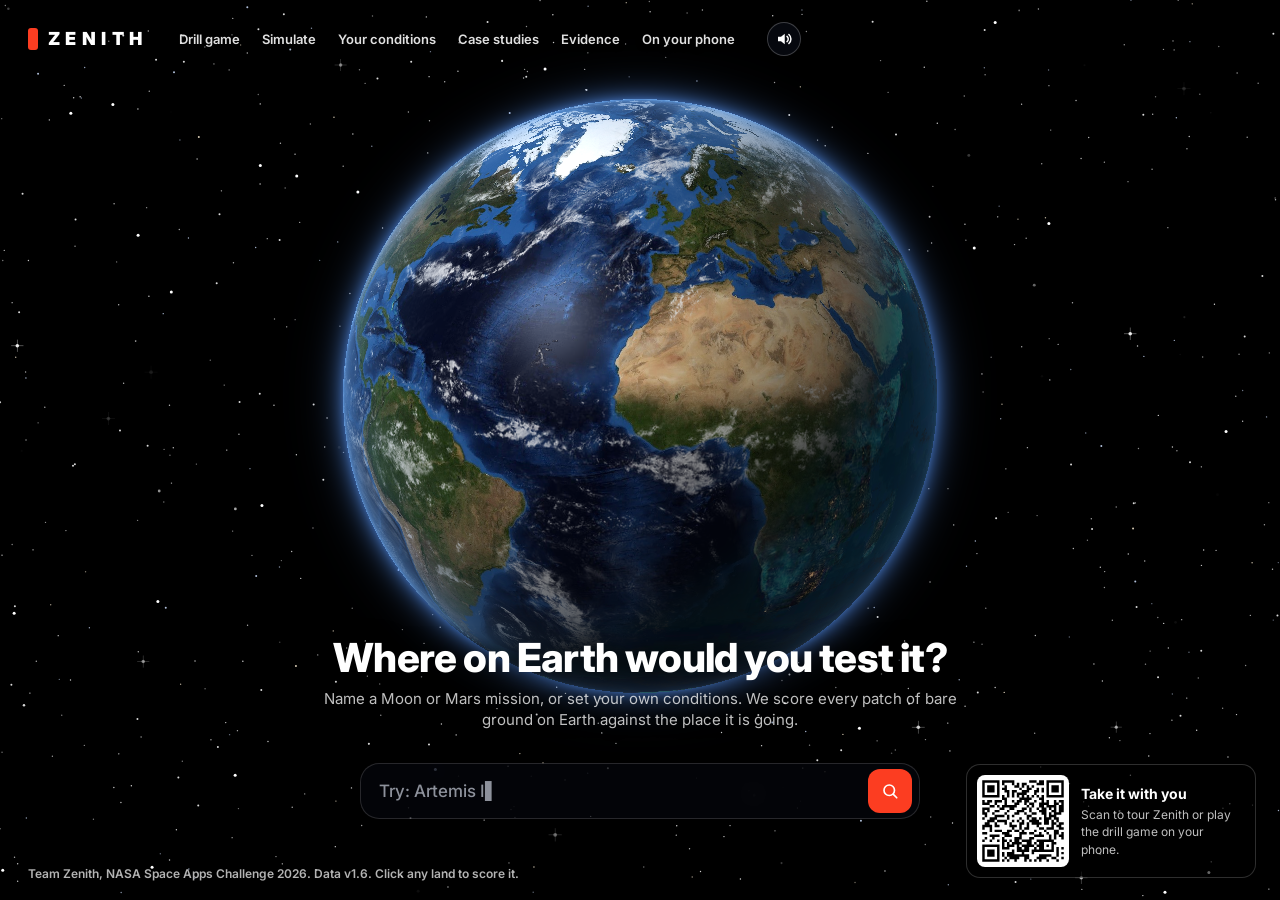
==== commit c82753f3: "Background music from the demo video, with a mute button in the top bar Starts after the first tap o" ====
--- a/zenith-app/index.html
+++ b/zenith-app/index.html
@@ -98,5 +98,6 @@
   <script src="js/app.js"></script>
   <script src="js/simulate.js"></script>
   <script src="js/design.js"></script>
+<script src="js/music.js"></script>
 </body>
 </html>
--- a/zenith-app/css/app.css
+++ b/zenith-app/css/app.css
@@ -665,8 +665,10 @@
   .nav button { padding: 6px 8px; font-size: 12px; }
 }
 @media (max-width: 480px) {
-  .nav { flex: 1 1 100%; }
-  .nav button { padding: 6px 7px; font-size: 11.5px; white-space: nowrap; }
+  /* one row that scrolls sideways, so the last link never slides under the search bar */
+  .nav { flex: 1 1 100%; flex-wrap: nowrap; overflow-x: auto; scrollbar-width: none; -webkit-mask-image: linear-gradient(90deg, #000 88%, transparent); mask-image: linear-gradient(90deg, #000 88%, transparent); }
+  .nav::-webkit-scrollbar { display: none; }
+  .nav button, .nav .navlink { flex: none; padding: 6px 7px; font-size: 11.5px; white-space: nowrap; }
 }
 
 /* ---------- two answers, your own conditions ---------- */
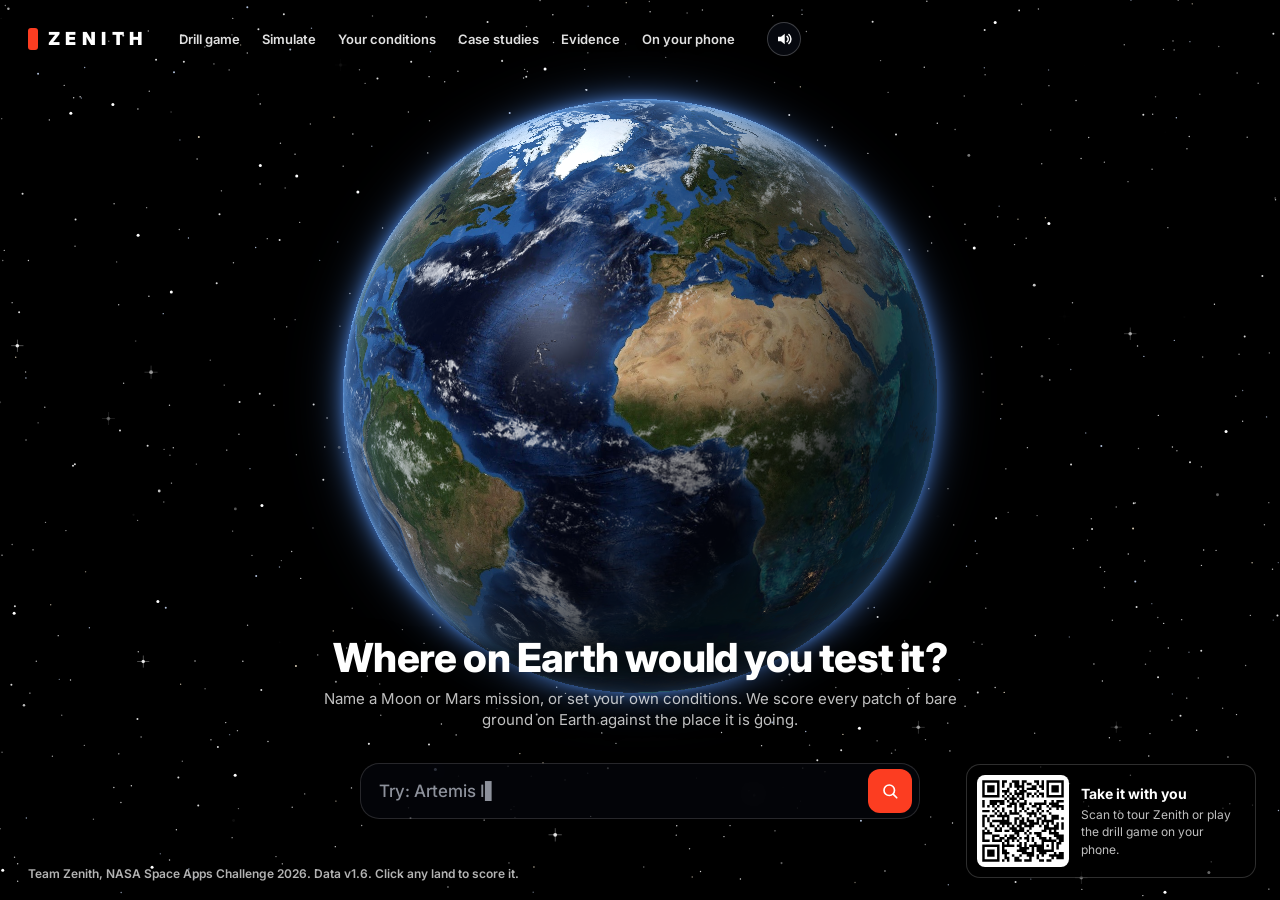
==== commit 2caa6fa7: "Back button on every page, your searched conditions on the result, Top drillers heading on the auto " ====
--- a/zenith-app/index.html
+++ b/zenith-app/index.html
@@ -23,6 +23,7 @@
   <header class="top">
     <a class="brand" href="./" aria-label="Zenith home"><i aria-hidden="true"></i>ZENITH</a>
     <nav class="nav" aria-label="More">
+      <button id="backBtn" class="backbtn" type="button" hidden aria-label="Back"><span aria-hidden="true">←</span> Back</button>
       <a class="navlink" href="game/index.html">Drill game</a>
       <button data-sheet="simulate">Simulate</button>
       <button data-sheet="conditions">Your conditions</button>
--- a/zenith-app/css/app.css
+++ b/zenith-app/css/app.css
@@ -772,3 +772,9 @@
 .navlink:hover { color: #fff; background: rgba(255,255,255,.1); }
 body:not(.is-home) .play, body:not(.is-home) .qrhome, .searching .play, .searching .qrhome, .is-sim .play, .is-sim .qrhome { display: none !important; }
 @media (max-width: 900px) { .play { top: 112px; bottom: auto; padding: 10px 20px; } .play span { display: none; } .qrhome { display: none !important; } .navlink { padding: 6px; font-size: 12px; } }
+
+/* ---------- Back button: first item in the top bar whenever you are inside a result or a sheet ---------- */
+.nav .backbtn { display: inline-flex; align-items: center; gap: 6px; flex: none; color: #fff; border: 1px solid rgba(255, 255, 255, .32); background: rgba(10, 14, 24, .6); -webkit-backdrop-filter: blur(10px); backdrop-filter: blur(10px); padding: 6px 13px 6px 10px; margin-right: 6px; }
+.nav .backbtn:hover { background: rgba(10, 14, 24, .85); border-color: rgba(255, 255, 255, .55); }
+.nav .backbtn[hidden] { display: none; }
+.nav .backbtn:focus-visible { outline: 2px solid var(--accent); outline-offset: 2px; }
